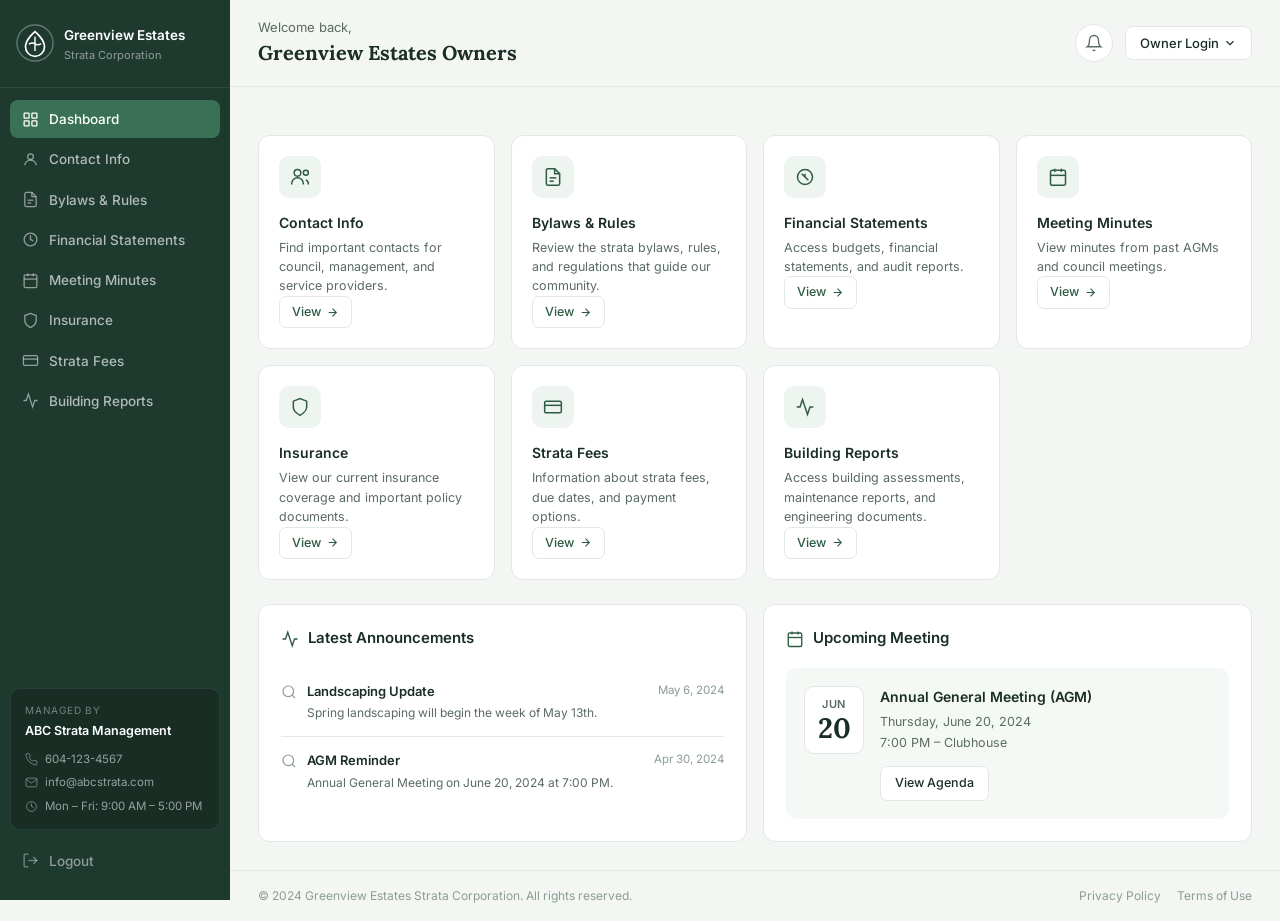
==== index.html @ c453573f "Update index.html Revert to Claude code" ====
<!DOCTYPE html>
<html lang="en">
<head>
  <meta charset="UTF-8" />
  <meta name="viewport" content="width=device-width, initial-scale=1.0" />
  <title>Greenview Estates – Strata Owner Portal</title>
  <link rel="stylesheet" href="style.css" />
  <link rel="preconnect" href="https://fonts.googleapis.com" />
  <link rel="preconnect" href="https://fonts.gstatic.com" crossorigin />
  <link href="https://fonts.googleapis.com/css2?family=Inter:wght@400;500;600&family=Lora:wght@600&display=swap" rel="stylesheet" />
</head>
<body>

  <!-- ── SIDEBAR ─────────────────────────────── -->
  <aside class="sidebar">
    <div class="sidebar-brand">
      <div class="brand-icon">
        <svg viewBox="0 0 40 40" fill="none" xmlns="http://www.w3.org/2000/svg">
          <circle cx="20" cy="20" r="19" stroke="rgba(255,255,255,0.3)" stroke-width="1.5"/>
          <path d="M20 8 C20 8 10 16 10 24 C10 29.5 14.5 34 20 34 C25.5 34 30 29.5 30 24 C30 16 20 8 20 8Z" stroke="white" stroke-width="1.8" fill="none"/>
          <path d="M20 14 L20 28 M14 21 C14 21 17 19 20 21 C23 23 26 21 26 21" stroke="white" stroke-width="1.5" stroke-linecap="round"/>
        </svg>
      </div>
      <div class="brand-text">
        <span class="brand-name">Greenview Estates</span>
        <span class="brand-sub">Strata Corporation</span>
      </div>
    </div>

    <nav class="sidebar-nav">
      <a href="#" class="nav-item active">
        <svg viewBox="0 0 24 24" fill="none" stroke="currentColor" stroke-width="1.8"><rect x="3" y="3" width="7" height="7" rx="1"/><rect x="14" y="3" width="7" height="7" rx="1"/><rect x="3" y="14" width="7" height="7" rx="1"/><rect x="14" y="14" width="7" height="7" rx="1"/></svg>
        Dashboard
      </a>
      <a href="#" class="nav-item">
        <svg viewBox="0 0 24 24" fill="none" stroke="currentColor" stroke-width="1.8"><circle cx="12" cy="8" r="4"/><path d="M4 20c0-4 3.6-7 8-7s8 3 8 7"/></svg>
        Contact Info
      </a>
      <a href="#" class="nav-item">
        <svg viewBox="0 0 24 24" fill="none" stroke="currentColor" stroke-width="1.8"><path d="M14 2H6a2 2 0 0 0-2 2v16a2 2 0 0 0 2 2h12a2 2 0 0 0 2-2V8z"/><polyline points="14 2 14 8 20 8"/><line x1="8" y1="13" x2="16" y2="13"/><line x1="8" y1="17" x2="13" y2="17"/></svg>
        Bylaws &amp; Rules
      </a>
      <a href="#" class="nav-item">
        <svg viewBox="0 0 24 24" fill="none" stroke="currentColor" stroke-width="1.8"><circle cx="12" cy="12" r="9"/><path d="M12 6v6l4 2"/></svg>
        Financial Statements
      </a>
      <a href="#" class="nav-item">
        <svg viewBox="0 0 24 24" fill="none" stroke="currentColor" stroke-width="1.8"><rect x="3" y="4" width="18" height="18" rx="2"/><line x1="16" y1="2" x2="16" y2="6"/><line x1="8" y1="2" x2="8" y2="6"/><line x1="3" y1="10" x2="21" y2="10"/></svg>
        Meeting Minutes
      </a>
      <a href="#" class="nav-item">
        <svg viewBox="0 0 24 24" fill="none" stroke="currentColor" stroke-width="1.8"><path d="M12 22s8-4 8-10V5l-8-3-8 3v7c0 6 8 10 8 10z"/></svg>
        Insurance
      </a>
      <a href="#" class="nav-item">
        <svg viewBox="0 0 24 24" fill="none" stroke="currentColor" stroke-width="1.8"><rect x="2" y="5" width="20" height="14" rx="2"/><line x1="2" y1="10" x2="22" y2="10"/></svg>
        Strata Fees
      </a>
      <a href="#" class="nav-item">
        <svg viewBox="0 0 24 24" fill="none" stroke="currentColor" stroke-width="1.8"><polyline points="22 12 18 12 15 21 9 3 6 12 2 12"/></svg>
        Building Reports
      </a>
    </nav>

    <div class="sidebar-manager">
      <p class="manager-label">Managed By</p>
      <p class="manager-name">ABC Strata Management</p>
      <div class="manager-contact">
        <span>
          <svg viewBox="0 0 24 24" fill="none" stroke="currentColor" stroke-width="1.8"><path d="M22 16.92v3a2 2 0 0 1-2.18 2 19.79 19.79 0 0 1-8.63-3.07A19.5 19.5 0 0 1 4.69 12 19.79 19.79 0 0 1 1.61 3.38 2 2 0 0 1 3.6 1.21h3a2 2 0 0 1 2 1.72c.127.96.361 1.903.7 2.81a2 2 0 0 1-.45 2.11L7.91 8.82a16 16 0 0 0 6.29 6.29l.98-.98a2 2 0 0 1 2.11-.45c.907.339 1.85.573 2.81.7A2 2 0 0 1 22 16.92z"/></svg>
          604-123-4567
        </span>
        <span>
          <svg viewBox="0 0 24 24" fill="none" stroke="currentColor" stroke-width="1.8"><path d="M4 4h16c1.1 0 2 .9 2 2v12c0 1.1-.9 2-2 2H4c-1.1 0-2-.9-2-2V6c0-1.1.9-2 2-2z"/><polyline points="22,6 12,13 2,6"/></svg>
          info@abcstrata.com
        </span>
        <span>
          <svg viewBox="0 0 24 24" fill="none" stroke="currentColor" stroke-width="1.8"><circle cx="12" cy="12" r="9"/><polyline points="12 6 12 12 16 14"/></svg>
          Mon – Fri: 9:00 AM – 5:00 PM
        </span>
      </div>
    </div>

    <a href="#" class="nav-item logout">
      <svg viewBox="0 0 24 24" fill="none" stroke="currentColor" stroke-width="1.8"><path d="M9 21H5a2 2 0 0 1-2-2V5a2 2 0 0 1 2-2h4"/><polyline points="16 17 21 12 16 7"/><line x1="21" y1="12" x2="9" y2="12"/></svg>
      Logout
    </a>
  </aside>

  <!-- ── MAIN CONTENT ───────────────────────── -->
  <main class="main">

    <!-- Top bar -->
    <header class="topbar">
      <div class="topbar-welcome">
        <p class="topbar-greeting">Welcome back,</p>
        <h1 class="topbar-title">Greenview Estates Owners</h1>
      </div>
      <div class="topbar-actions">
        <button class="icon-btn" aria-label="Notifications">
          <svg viewBox="0 0 24 24" fill="none" stroke="currentColor" stroke-width="1.8"><path d="M18 8A6 6 0 0 0 6 8c0 7-3 9-3 9h18s-3-2-3-9"/><path d="M13.73 21a2 2 0 0 1-3.46 0"/></svg>
        </button>
        <button class="owner-login-btn">
          Owner Login
          <svg viewBox="0 0 24 24" fill="none" stroke="currentColor" stroke-width="2"><polyline points="6 9 12 15 18 9"/></svg>
        </button>
      </div>
    </header>

    <!-- Hero -->
    <section class="hero">
      <div class="hero-overlay">
        <p class="hero-eyebrow">Welcome to</p>
        <h2 class="hero-title">Greenview Estates</h2>
        <p class="hero-sub">Your central hub for important updates, documents, and community information.</p>
      </div>
    </section>

    <!-- Cards grid -->
    <section class="cards-grid">

      <a href="#" class="card">
        <div class="card-icon">
          <svg viewBox="0 0 24 24" fill="none" stroke="currentColor" stroke-width="1.8"><circle cx="9" cy="7" r="4"/><path d="M2 21v-1a7 7 0 0 1 7-7h0a7 7 0 0 1 7 7v1"/><circle cx="19" cy="7" r="3"/><path d="M22 21v-1a5 5 0 0 0-3-4.6"/></svg>
        </div>
        <div class="card-body">
          <h3 class="card-title">Contact Info</h3>
          <p class="card-desc">Find important contacts for council, management, and service providers.</p>
          <span class="card-link">View <svg viewBox="0 0 24 24" fill="none" stroke="currentColor" stroke-width="2"><line x1="5" y1="12" x2="19" y2="12"/><polyline points="12 5 19 12 12 19"/></svg></span>
        </div>
      </a>

      <a href="#" class="card">
        <div class="card-icon">
          <svg viewBox="0 0 24 24" fill="none" stroke="currentColor" stroke-width="1.8"><path d="M14 2H6a2 2 0 0 0-2 2v16a2 2 0 0 0 2 2h12a2 2 0 0 0 2-2V8z"/><polyline points="14 2 14 8 20 8"/><line x1="8" y1="13" x2="16" y2="13"/><line x1="8" y1="17" x2="13" y2="17"/></svg>
        </div>
        <div class="card-body">
          <h3 class="card-title">Bylaws &amp; Rules</h3>
          <p class="card-desc">Review the strata bylaws, rules, and regulations that guide our community.</p>
          <span class="card-link">View <svg viewBox="0 0 24 24" fill="none" stroke="currentColor" stroke-width="2"><line x1="5" y1="12" x2="19" y2="12"/><polyline points="12 5 19 12 12 19"/></svg></span>
        </div>
      </a>

      <a href="#" class="card">
        <div class="card-icon">
          <svg viewBox="0 0 24 24" fill="none" stroke="currentColor" stroke-width="1.8"><circle cx="12" cy="12" r="9"/><line x1="12" y1="8" x2="12" y2="12"/><line x1="12" y1="16" x2="12.01" y2="16"/><path d="M9 12h.01M15 12h.01"/><line x1="8" y1="8" x2="16" y2="16"/></svg>
        </div>
        <div class="card-body">
          <h3 class="card-title">Financial Statements</h3>
          <p class="card-desc">Access budgets, financial statements, and audit reports.</p>
          <span class="card-link">View <svg viewBox="0 0 24 24" fill="none" stroke="currentColor" stroke-width="2"><line x1="5" y1="12" x2="19" y2="12"/><polyline points="12 5 19 12 12 19"/></svg></span>
        </div>
      </a>

      <a href="#" class="card">
        <div class="card-icon">
          <svg viewBox="0 0 24 24" fill="none" stroke="currentColor" stroke-width="1.8"><rect x="3" y="4" width="18" height="18" rx="2"/><line x1="16" y1="2" x2="16" y2="6"/><line x1="8" y1="2" x2="8" y2="6"/><line x1="3" y1="10" x2="21" y2="10"/></svg>
        </div>
        <div class="card-body">
          <h3 class="card-title">Meeting Minutes</h3>
          <p class="card-desc">View minutes from past AGMs and council meetings.</p>
          <span class="card-link">View <svg viewBox="0 0 24 24" fill="none" stroke="currentColor" stroke-width="2"><line x1="5" y1="12" x2="19" y2="12"/><polyline points="12 5 19 12 12 19"/></svg></span>
        </div>
      </a>

      <a href="#" class="card">
        <div class="card-icon">
          <svg viewBox="0 0 24 24" fill="none" stroke="currentColor" stroke-width="1.8"><path d="M12 22s8-4 8-10V5l-8-3-8 3v7c0 6 8 10 8 10z"/></svg>
        </div>
        <div class="card-body">
          <h3 class="card-title">Insurance</h3>
          <p class="card-desc">View our current insurance coverage and important policy documents.</p>
          <span class="card-link">View <svg viewBox="0 0 24 24" fill="none" stroke="currentColor" stroke-width="2"><line x1="5" y1="12" x2="19" y2="12"/><polyline points="12 5 19 12 12 19"/></svg></span>
        </div>
      </a>

      <a href="#" class="card">
        <div class="card-icon">
          <svg viewBox="0 0 24 24" fill="none" stroke="currentColor" stroke-width="1.8"><rect x="2" y="5" width="20" height="14" rx="2"/><line x1="2" y1="10" x2="22" y2="10"/></svg>
        </div>
        <div class="card-body">
          <h3 class="card-title">Strata Fees</h3>
          <p class="card-desc">Information about strata fees, due dates, and payment options.</p>
          <span class="card-link">View <svg viewBox="0 0 24 24" fill="none" stroke="currentColor" stroke-width="2"><line x1="5" y1="12" x2="19" y2="12"/><polyline points="12 5 19 12 12 19"/></svg></span>
        </div>
      </a>

      <a href="#" class="card">
        <div class="card-icon">
          <svg viewBox="0 0 24 24" fill="none" stroke="currentColor" stroke-width="1.8"><polyline points="22 12 18 12 15 21 9 3 6 12 2 12"/></svg>
        </div>
        <div class="card-body">
          <h3 class="card-title">Building Reports</h3>
          <p class="card-desc">Access building assessments, maintenance reports, and engineering documents.</p>
          <span class="card-link">View <svg viewBox="0 0 24 24" fill="none" stroke="currentColor" stroke-width="2"><line x1="5" y1="12" x2="19" y2="12"/><polyline points="12 5 19 12 12 19"/></svg></span>
        </div>
      </a>

    </section>

    <!-- Bottom panels -->
    <section class="panels">

      <div class="panel announcements">
        <div class="panel-header">
          <svg viewBox="0 0 24 24" fill="none" stroke="currentColor" stroke-width="1.8"><path d="M22 12h-4l-3 9L9 3l-3 9H2"/></svg>
          <h2>Latest Announcements</h2>
        </div>
        <ul class="announcement-list">
          <li class="announcement-item">
            <div class="announcement-left">
              <svg viewBox="0 0 24 24" fill="none" stroke="currentColor" stroke-width="1.8"><circle cx="11" cy="11" r="8"/><line x1="21" y1="21" x2="16.65" y2="16.65"/></svg>
              <div>
                <p class="announcement-title">Landscaping Update</p>
                <p class="announcement-desc">Spring landscaping will begin the week of May 13th.</p>
              </div>
            </div>
            <span class="announcement-date">May 6, 2024</span>
          </li>
          <li class="announcement-item">
            <div class="announcement-left">
              <svg viewBox="0 0 24 24" fill="none" stroke="currentColor" stroke-width="1.8"><circle cx="11" cy="11" r="8"/><line x1="21" y1="21" x2="16.65" y2="16.65"/></svg>
              <div>
                <p class="announcement-title">AGM Reminder</p>
                <p class="announcement-desc">Annual General Meeting on June 20, 2024 at 7:00 PM.</p>
              </div>
            </div>
            <span class="announcement-date">Apr 30, 2024</span>
          </li>
        </ul>
      </div>

      <div class="panel meeting">
        <div class="panel-header">
          <svg viewBox="0 0 24 24" fill="none" stroke="currentColor" stroke-width="1.8"><rect x="3" y="4" width="18" height="18" rx="2"/><line x1="16" y1="2" x2="16" y2="6"/><line x1="8" y1="2" x2="8" y2="6"/><line x1="3" y1="10" x2="21" y2="10"/></svg>
          <h2>Upcoming Meeting</h2>
        </div>
        <div class="meeting-card">
          <div class="meeting-date-block">
            <span class="meeting-month">JUN</span>
            <span class="meeting-day">20</span>
          </div>
          <div class="meeting-details">
            <p class="meeting-name">Annual General Meeting (AGM)</p>
            <p class="meeting-info">Thursday, June 20, 2024</p>
            <p class="meeting-info">7:00 PM – Clubhouse</p>
            <a href="#" class="agenda-btn">View Agenda</a>
          </div>
        </div>
      </div>

    </section>

    <!-- Footer -->
    <footer class="footer">
      <p>© 2024 Greenview Estates Strata Corporation. All rights reserved.</p>
      <div class="footer-links">
        <a href="#">Privacy Policy</a>
        <a href="#">Terms of Use</a>
      </div>
    </footer>

  </main>

</body>
</html>
---- style.css ----
/* ── RESET & BASE ───────────────────────────── */
*, *::before, *::after { box-sizing: border-box; margin: 0; padding: 0; }

:root {
  --green-900: #1e3a2f;
  --green-800: #254736;
  --green-700: #2e5c43;
  --green-active: #3a7055;
  --green-accent: #4a8c6a;
  --text-primary: #1a2e25;
  --text-secondary: #5a6b62;
  --text-muted: #8a9e94;
  --bg-page: #f4f6f4;
  --bg-card: #ffffff;
  --border: #e2e8e4;
  --white: #ffffff;
  --sidebar-width: 230px;
  --font-body: 'Inter', sans-serif;
  --font-display: 'Lora', serif;
}

html, body {
  height: 100%;
  font-family: var(--font-body);
  background: var(--bg-page);
  color: var(--text-primary);
  font-size: 14px;
  line-height: 1.5;
}

a { text-decoration: none; color: inherit; }
button { cursor: pointer; font-family: inherit; }

/* ── LAYOUT ─────────────────────────────────── */
body { display: flex; min-height: 100vh; }

/* ── SIDEBAR ─────────────────────────────────── */
.sidebar {
  width: var(--sidebar-width);
  min-height: 100vh;
  background: var(--green-900);
  display: flex;
  flex-direction: column;
  position: fixed;
  top: 0; left: 0; bottom: 0;
  overflow-y: auto;
  z-index: 100;
}

.sidebar-brand {
  display: flex;
  align-items: center;
  gap: 10px;
  padding: 24px 16px 20px;
  border-bottom: 1px solid rgba(255,255,255,0.08);
}

.brand-icon svg {
  width: 38px;
  height: 38px;
  flex-shrink: 0;
}

.brand-text {
  display: flex;
  flex-direction: column;
}

.brand-name {
  color: var(--white);
  font-size: 13.5px;
  font-weight: 600;
  line-height: 1.3;
}

.brand-sub {
  color: rgba(255,255,255,0.5);
  font-size: 11px;
  margin-top: 2px;
}

/* ── NAV ─────────────────────────────────────── */
.sidebar-nav {
  padding: 12px 10px;
  flex: 1;
}

.nav-item {
  display: flex;
  align-items: center;
  gap: 10px;
  padding: 9px 12px;
  border-radius: 8px;
  color: rgba(255,255,255,0.65);
  font-size: 13.5px;
  font-weight: 500;
  transition: background 0.15s, color 0.15s;
  margin-bottom: 2px;
}

.nav-item svg {
  width: 17px;
  height: 17px;
  flex-shrink: 0;
  opacity: 0.8;
}

.nav-item:hover {
  background: rgba(255,255,255,0.07);
  color: var(--white);
}

.nav-item.active {
  background: var(--green-active);
  color: var(--white);
}

.nav-item.active svg { opacity: 1; }

/* ── SIDEBAR MANAGER ─────────────────────────── */
.sidebar-manager {
  margin: 12px 10px;
  padding: 14px;
  background: rgba(0,0,0,0.2);
  border-radius: 10px;
  border: 1px solid rgba(255,255,255,0.07);
}

.manager-label {
  font-size: 10px;
  text-transform: uppercase;
  letter-spacing: 0.08em;
  color: rgba(255,255,255,0.4);
  margin-bottom: 4px;
}

.manager-name {
  color: var(--white);
  font-weight: 600;
  font-size: 12.5px;
  margin-bottom: 10px;
}

.manager-contact {
  display: flex;
  flex-direction: column;
  gap: 6px;
}

.manager-contact span {
  display: flex;
  align-items: center;
  gap: 7px;
  color: rgba(255,255,255,0.55);
  font-size: 11.5px;
}

.manager-contact svg {
  width: 13px;
  height: 13px;
  flex-shrink: 0;
  opacity: 0.7;
}

/* Logout */
.logout {
  margin: 0 10px 20px;
  color: rgba(255,255,255,0.5) !important;
}

.logout:hover {
  background: rgba(255,255,255,0.06) !important;
  color: rgba(255,255,255,0.75) !important;
}

/* ── MAIN ────────────────────────────────────── */
.main {
  margin-left: var(--sidebar-width);
  flex: 1;
  display: flex;
  flex-direction: column;
  min-height: 100vh;
}

/* ── TOP BAR ─────────────────────────────────── */
.topbar {
  display: flex;
  align-items: center;
  justify-content: space-between;
  padding: 18px 28px;
  background: var(--bg-page);
  border-bottom: 1px solid var(--border);
}

.topbar-greeting {
  font-size: 13px;
  color: var(--text-secondary);
}

.topbar-title {
  font-size: 20px;
  font-weight: 700;
  color: var(--text-primary);
  font-family: var(--font-display);
}

.topbar-actions {
  display: flex;
  align-items: center;
  gap: 12px;
}

.icon-btn {
  width: 38px;
  height: 38px;
  border-radius: 50%;
  background: var(--white);
  border: 1px solid var(--border);
  display: flex;
  align-items: center;
  justify-content: center;
  transition: background 0.15s;
}

.icon-btn svg {
  width: 18px;
  height: 18px;
  stroke: var(--text-secondary);
}

.icon-btn:hover { background: var(--border); }

.owner-login-btn {
  display: flex;
  align-items: center;
  gap: 4px;
  padding: 8px 14px;
  border-radius: 8px;
  background: var(--white);
  border: 1px solid var(--border);
  font-size: 13px;
  font-weight: 500;
  color: var(--text-primary);
  transition: background 0.15s;
}

.owner-login-btn svg {
  width: 14px;
  height: 14px;
}

.owner-login-btn:hover { background: var(--border); }

/* ── HERO ────────────────────────────────────── */
.hero {
  margin: 24px 28px 0;
  height: 240px;
  border-radius: 14px;
  overflow: hidden;
  position: relative;
  /* Gradient placeholder — swap in your own image below */
  background:
  /*  linear-gradient(135deg, #1e3a2f 0%, #3a7055 60%, #5a9e7a 100%);
  /* To use a real photo: */
background-image: url('Hero.jpg');
background-size: cover;
background-position: center;
}

.hero::before {
  content: '';
  position: absolute;
  inset: 0;
  background: linear-gradient(
    to right,
    rgba(20, 40, 28, 0.82) 0%,
    rgba(20, 40, 28, 0.45) 55%,
    rgba(20, 40, 28, 0.10) 100%
  );
}

.hero-overlay {
  position: absolute;
  bottom: 36px;
  left: 36px;
  max-width: 420px;
}

.hero-eyebrow {
  color: rgba(255,255,255,0.75);
  font-size: 14px;
  font-weight: 400;
  margin-bottom: 4px;
}

.hero-title {
  font-family: var(--font-display);
  font-size: 32px;
  font-weight: 600;
  color: var(--white);
  line-height: 1.2;
  margin-bottom: 10px;
}

.hero-sub {
  color: rgba(255,255,255,0.75);
  font-size: 13.5px;
  line-height: 1.6;
}

/* ── CARDS GRID ──────────────────────────────── */
.cards-grid {
  display: grid;
  grid-template-columns: repeat(4, 1fr);
  gap: 16px;
  padding: 24px 28px;
}

.card {
  background: var(--bg-card);
  border: 1px solid var(--border);
  border-radius: 12px;
  padding: 20px;
  display: flex;
  flex-direction: column;
  gap: 14px;
  transition: box-shadow 0.2s, transform 0.2s;
}

.card:hover {
  box-shadow: 0 4px 16px rgba(30,58,47,0.10);
  transform: translateY(-2px);
}

.card-icon {
  width: 42px;
  height: 42px;
  background: #eef4f0;
  border-radius: 10px;
  display: flex;
  align-items: center;
  justify-content: center;
}

.card-icon svg {
  width: 20px;
  height: 20px;
  stroke: var(--green-700);
}

.card-title {
  font-size: 14px;
  font-weight: 600;
  color: var(--text-primary);
  margin-bottom: 5px;
}

.card-desc {
  font-size: 12.5px;
  color: var(--text-secondary);
  line-height: 1.55;
}

.card-link {
  display: inline-flex;
  align-items: center;
  gap: 5px;
  font-size: 12.5px;
  font-weight: 500;
  color: var(--green-700);
  margin-top: auto;
  padding: 6px 12px;
  border: 1px solid var(--border);
  border-radius: 7px;
  width: fit-content;
  transition: background 0.15s, border-color 0.15s;
}

.card-link svg {
  width: 13px;
  height: 13px;
}

.card:hover .card-link {
  background: #eef4f0;
  border-color: #c5daca;
}

/* ── PANELS ──────────────────────────────────── */
.panels {
  display: grid;
  grid-template-columns: 1fr 1fr;
  gap: 16px;
  padding: 0 28px 28px;
}

.panel {
  background: var(--bg-card);
  border: 1px solid var(--border);
  border-radius: 12px;
  padding: 22px;
}

.panel-header {
  display: flex;
  align-items: center;
  gap: 9px;
  margin-bottom: 18px;
}

.panel-header svg {
  width: 18px;
  height: 18px;
  stroke: var(--green-700);
}

.panel-header h2 {
  font-size: 15px;
  font-weight: 600;
  color: var(--text-primary);
}

/* Announcements */
.announcement-list {
  list-style: none;
  display: flex;
  flex-direction: column;
  gap: 0;
}

.announcement-item {
  display: flex;
  align-items: flex-start;
  justify-content: space-between;
  gap: 12px;
  padding: 14px 0;
  border-bottom: 1px solid var(--border);
}

.announcement-item:last-child { border-bottom: none; }

.announcement-left {
  display: flex;
  align-items: flex-start;
  gap: 10px;
}

.announcement-left svg {
  width: 16px;
  height: 16px;
  stroke: var(--text-muted);
  flex-shrink: 0;
  margin-top: 2px;
}

.announcement-title {
  font-weight: 600;
  font-size: 13px;
  color: var(--text-primary);
  margin-bottom: 3px;
}

.announcement-desc {
  font-size: 12px;
  color: var(--text-secondary);
}

.announcement-date {
  font-size: 11.5px;
  color: var(--text-muted);
  white-space: nowrap;
  flex-shrink: 0;
}

/* Meeting panel */
.meeting-card {
  display: flex;
  align-items: flex-start;
  gap: 16px;
  background: #f5f9f6;
  border-radius: 10px;
  padding: 18px;
}

.meeting-date-block {
  display: flex;
  flex-direction: column;
  align-items: center;
  justify-content: center;
  width: 60px;
  height: 68px;
  background: var(--white);
  border: 1px solid var(--border);
  border-radius: 10px;
  flex-shrink: 0;
}

.meeting-month {
  font-size: 11px;
  font-weight: 600;
  color: var(--text-secondary);
  letter-spacing: 0.06em;
}

.meeting-day {
  font-size: 28px;
  font-weight: 700;
  color: var(--text-primary);
  line-height: 1.1;
  font-family: var(--font-display);
}

.meeting-name {
  font-size: 14px;
  font-weight: 600;
  color: var(--text-primary);
  margin-bottom: 6px;
}

.meeting-info {
  font-size: 12.5px;
  color: var(--text-secondary);
  margin-bottom: 2px;
}

.agenda-btn {
  display: inline-block;
  margin-top: 12px;
  padding: 7px 14px;
  background: var(--white);
  border: 1px solid var(--border);
  border-radius: 7px;
  font-size: 12.5px;
  font-weight: 500;
  color: var(--text-primary);
  transition: background 0.15s, border-color 0.15s;
}

.agenda-btn:hover {
  background: #eef4f0;
  border-color: #c5daca;
}

/* ── FOOTER ──────────────────────────────────── */
.footer {
  margin-top: auto;
  padding: 16px 28px;
  border-top: 1px solid var(--border);
  display: flex;
  justify-content: space-between;
  align-items: center;
  font-size: 12px;
  color: var(--text-muted);
}

.footer-links {
  display: flex;
  gap: 16px;
}

.footer-links a {
  color: var(--text-muted);
  transition: color 0.15s;
}

.footer-links a:hover { color: var(--text-primary); }

/* ── RESPONSIVE ──────────────────────────────── */
@media (max-width: 1100px) {
  .cards-grid { grid-template-columns: repeat(2, 1fr); }
}

@media (max-width: 768px) {
  :root { --sidebar-width: 0px; }
  .sidebar { display: none; }
  .main { margin-left: 0; }
  .cards-grid { grid-template-columns: 1fr; padding: 16px; }
  .panels { grid-template-columns: 1fr; padding: 0 16px 16px; }
  .hero { margin: 16px 16px 0; height: 180px; }
  .topbar { padding: 14px 16px; }
}
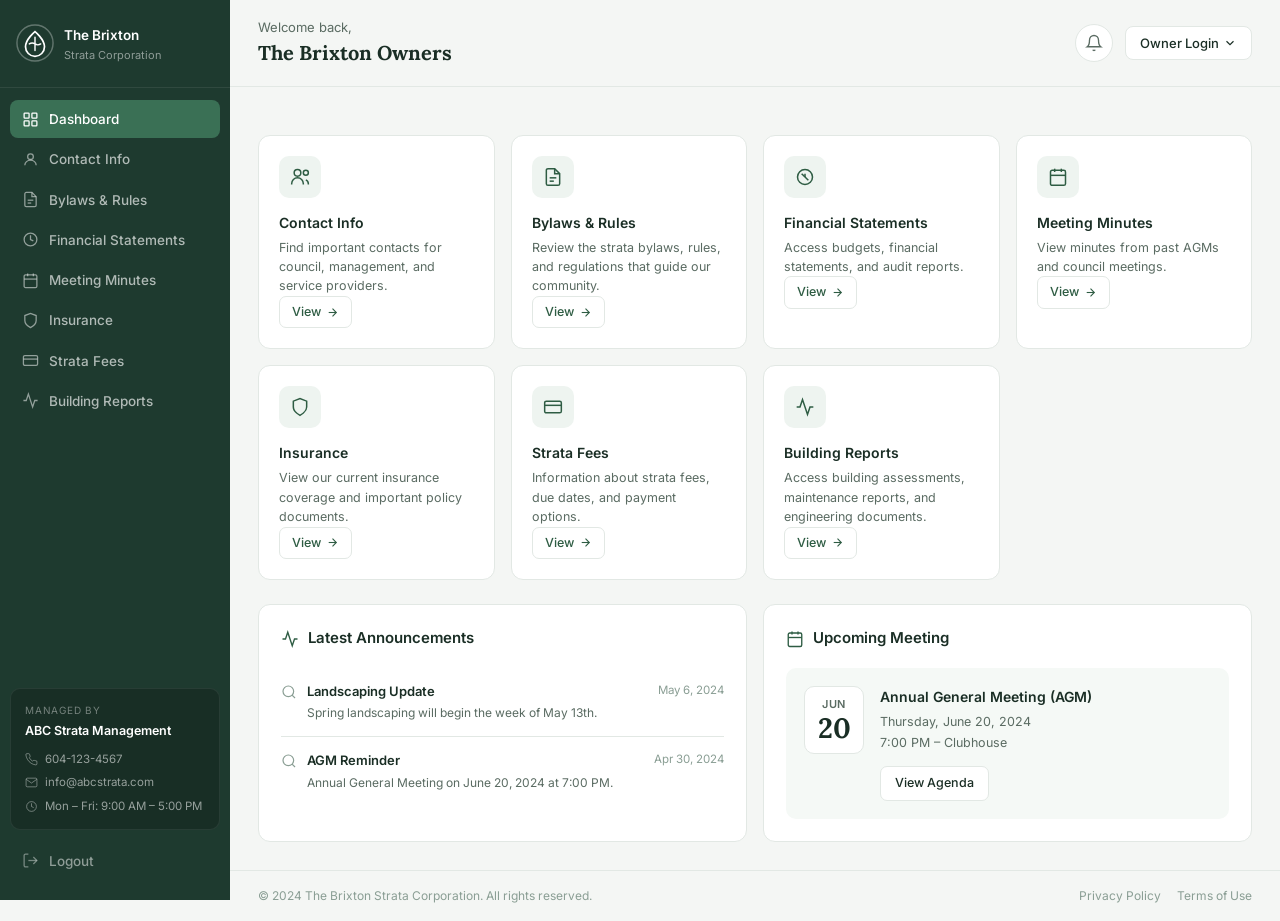
==== commit a93dad72: "Change site title and branding from Greenview to The Brixton" ====
--- a/index.html
+++ b/index.html
@@ -3,7 +3,7 @@
 <head>
   <meta charset="UTF-8" />
   <meta name="viewport" content="width=device-width, initial-scale=1.0" />
-  <title>Greenview Estates – Strata Owner Portal</title>
+  <title>The Brixton – Strata Owner Portal</title>
   <link rel="stylesheet" href="style.css" />
   <link rel="preconnect" href="https://fonts.googleapis.com" />
   <link rel="preconnect" href="https://fonts.gstatic.com" crossorigin />
@@ -22,41 +22,41 @@
         </svg>
       </div>
       <div class="brand-text">
-        <span class="brand-name">Greenview Estates</span>
+        <span class="brand-name">The Brixton</span>
         <span class="brand-sub">Strata Corporation</span>
       </div>
     </div>
 
     <nav class="sidebar-nav">
-      <a href="#" class="nav-item active">
+      <a href="index.html" class="nav-item active">
         <svg viewBox="0 0 24 24" fill="none" stroke="currentColor" stroke-width="1.8"><rect x="3" y="3" width="7" height="7" rx="1"/><rect x="14" y="3" width="7" height="7" rx="1"/><rect x="3" y="14" width="7" height="7" rx="1"/><rect x="14" y="14" width="7" height="7" rx="1"/></svg>
         Dashboard
       </a>
-      <a href="#" class="nav-item">
+      <a href="contact.html" class="nav-item">
         <svg viewBox="0 0 24 24" fill="none" stroke="currentColor" stroke-width="1.8"><circle cx="12" cy="8" r="4"/><path d="M4 20c0-4 3.6-7 8-7s8 3 8 7"/></svg>
         Contact Info
       </a>
-      <a href="#" class="nav-item">
+      <a href="bylaws.html" class="nav-item">
         <svg viewBox="0 0 24 24" fill="none" stroke="currentColor" stroke-width="1.8"><path d="M14 2H6a2 2 0 0 0-2 2v16a2 2 0 0 0 2 2h12a2 2 0 0 0 2-2V8z"/><polyline points="14 2 14 8 20 8"/><line x1="8" y1="13" x2="16" y2="13"/><line x1="8" y1="17" x2="13" y2="17"/></svg>
         Bylaws &amp; Rules
       </a>
-      <a href="#" class="nav-item">
+      <a href="financials.html" class="nav-item">
         <svg viewBox="0 0 24 24" fill="none" stroke="currentColor" stroke-width="1.8"><circle cx="12" cy="12" r="9"/><path d="M12 6v6l4 2"/></svg>
         Financial Statements
       </a>
-      <a href="#" class="nav-item">
+      <a href="minutes.html" class="nav-item">
         <svg viewBox="0 0 24 24" fill="none" stroke="currentColor" stroke-width="1.8"><rect x="3" y="4" width="18" height="18" rx="2"/><line x1="16" y1="2" x2="16" y2="6"/><line x1="8" y1="2" x2="8" y2="6"/><line x1="3" y1="10" x2="21" y2="10"/></svg>
         Meeting Minutes
       </a>
-      <a href="#" class="nav-item">
+      <a href="insurance.html" class="nav-item">
         <svg viewBox="0 0 24 24" fill="none" stroke="currentColor" stroke-width="1.8"><path d="M12 22s8-4 8-10V5l-8-3-8 3v7c0 6 8 10 8 10z"/></svg>
         Insurance
       </a>
-      <a href="#" class="nav-item">
+      <a href="strata.html" class="nav-item">
         <svg viewBox="0 0 24 24" fill="none" stroke="currentColor" stroke-width="1.8"><rect x="2" y="5" width="20" height="14" rx="2"/><line x1="2" y1="10" x2="22" y2="10"/></svg>
         Strata Fees
       </a>
-      <a href="#" class="nav-item">
+      <a href="reports.html" class="nav-item">
         <svg viewBox="0 0 24 24" fill="none" stroke="currentColor" stroke-width="1.8"><polyline points="22 12 18 12 15 21 9 3 6 12 2 12"/></svg>
         Building Reports
       </a>
@@ -94,7 +94,7 @@
     <header class="topbar">
       <div class="topbar-welcome">
         <p class="topbar-greeting">Welcome back,</p>
-        <h1 class="topbar-title">Greenview Estates Owners</h1>
+        <h1 class="topbar-title">The Brixton Owners</h1>
       </div>
       <div class="topbar-actions">
         <button class="icon-btn" aria-label="Notifications">
@@ -111,7 +111,7 @@
     <section class="hero">
       <div class="hero-overlay">
         <p class="hero-eyebrow">Welcome to</p>
-        <h2 class="hero-title">Greenview Estates</h2>
+        <h2 class="hero-title">The Brixton</h2>
         <p class="hero-sub">Your central hub for important updates, documents, and community information.</p>
       </div>
     </section>
@@ -119,7 +119,7 @@
     <!-- Cards grid -->
     <section class="cards-grid">
 
-      <a href="#" class="card">
+      <a href="contact.html" class="card">
         <div class="card-icon">
           <svg viewBox="0 0 24 24" fill="none" stroke="currentColor" stroke-width="1.8"><circle cx="9" cy="7" r="4"/><path d="M2 21v-1a7 7 0 0 1 7-7h0a7 7 0 0 1 7 7v1"/><circle cx="19" cy="7" r="3"/><path d="M22 21v-1a5 5 0 0 0-3-4.6"/></svg>
         </div>
@@ -130,7 +130,7 @@
         </div>
       </a>
 
-      <a href="#" class="card">
+      <a href="bylaws.html" class="card">
         <div class="card-icon">
           <svg viewBox="0 0 24 24" fill="none" stroke="currentColor" stroke-width="1.8"><path d="M14 2H6a2 2 0 0 0-2 2v16a2 2 0 0 0 2 2h12a2 2 0 0 0 2-2V8z"/><polyline points="14 2 14 8 20 8"/><line x1="8" y1="13" x2="16" y2="13"/><line x1="8" y1="17" x2="13" y2="17"/></svg>
         </div>
@@ -141,7 +141,7 @@
         </div>
       </a>
 
-      <a href="#" class="card">
+      <a href="financials.html" class="card">
         <div class="card-icon">
           <svg viewBox="0 0 24 24" fill="none" stroke="currentColor" stroke-width="1.8"><circle cx="12" cy="12" r="9"/><line x1="12" y1="8" x2="12" y2="12"/><line x1="12" y1="16" x2="12.01" y2="16"/><path d="M9 12h.01M15 12h.01"/><line x1="8" y1="8" x2="16" y2="16"/></svg>
         </div>
@@ -152,7 +152,7 @@
         </div>
       </a>
 
-      <a href="#" class="card">
+      <a href="minutes.html" class="card">
         <div class="card-icon">
           <svg viewBox="0 0 24 24" fill="none" stroke="currentColor" stroke-width="1.8"><rect x="3" y="4" width="18" height="18" rx="2"/><line x1="16" y1="2" x2="16" y2="6"/><line x1="8" y1="2" x2="8" y2="6"/><line x1="3" y1="10" x2="21" y2="10"/></svg>
         </div>
@@ -163,7 +163,7 @@
         </div>
       </a>
 
-      <a href="#" class="card">
+      <a href="insurance.html" class="card">
         <div class="card-icon">
           <svg viewBox="0 0 24 24" fill="none" stroke="currentColor" stroke-width="1.8"><path d="M12 22s8-4 8-10V5l-8-3-8 3v7c0 6 8 10 8 10z"/></svg>
         </div>
@@ -174,7 +174,7 @@
         </div>
       </a>
 
-      <a href="#" class="card">
+      <a href="strata.html" class="card">
         <div class="card-icon">
           <svg viewBox="0 0 24 24" fill="none" stroke="currentColor" stroke-width="1.8"><rect x="2" y="5" width="20" height="14" rx="2"/><line x1="2" y1="10" x2="22" y2="10"/></svg>
         </div>
@@ -185,7 +185,7 @@
         </div>
       </a>
 
-      <a href="#" class="card">
+      <a href="reports.html" class="card">
         <div class="card-icon">
           <svg viewBox="0 0 24 24" fill="none" stroke="currentColor" stroke-width="1.8"><polyline points="22 12 18 12 15 21 9 3 6 12 2 12"/></svg>
         </div>
@@ -253,7 +253,7 @@
 
     <!-- Footer -->
     <footer class="footer">
-      <p>© 2024 Greenview Estates Strata Corporation. All rights reserved.</p>
+      <p>© 2024 The Brixton Strata Corporation. All rights reserved.</p>
       <div class="footer-links">
         <a href="#">Privacy Policy</a>
         <a href="#">Terms of Use</a>
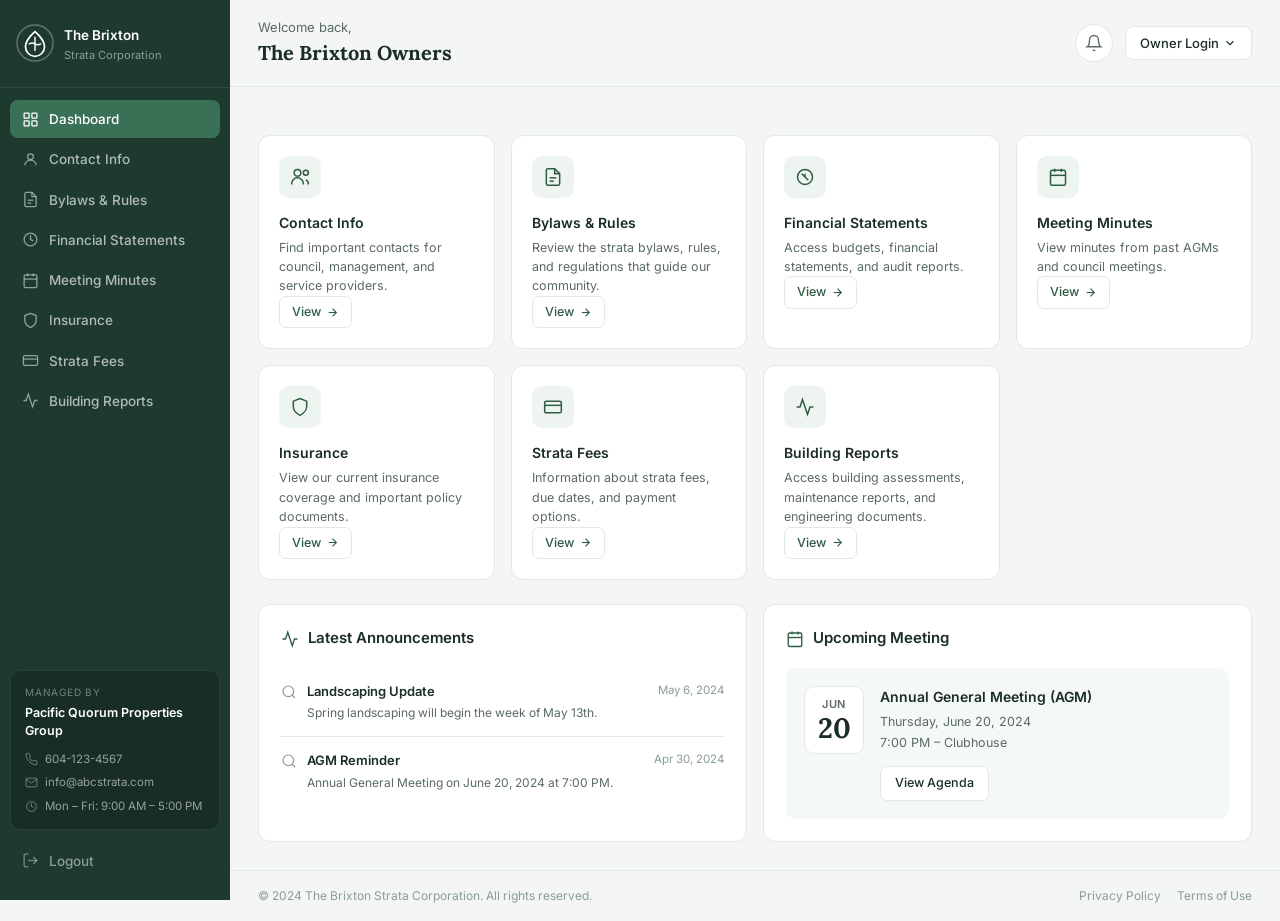
==== commit cf86af54: "Update property management company name" ====
--- a/index.html
+++ b/index.html
@@ -64,7 +64,7 @@
 
     <div class="sidebar-manager">
       <p class="manager-label">Managed By</p>
-      <p class="manager-name">ABC Strata Management</p>
+      <p class="manager-name">Pacific Quorum Properties Group</p>
       <div class="manager-contact">
         <span>
           <svg viewBox="0 0 24 24" fill="none" stroke="currentColor" stroke-width="1.8"><path d="M22 16.92v3a2 2 0 0 1-2.18 2 19.79 19.79 0 0 1-8.63-3.07A19.5 19.5 0 0 1 4.69 12 19.79 19.79 0 0 1 1.61 3.38 2 2 0 0 1 3.6 1.21h3a2 2 0 0 1 2 1.72c.127.96.361 1.903.7 2.81a2 2 0 0 1-.45 2.11L7.91 8.82a16 16 0 0 0 6.29 6.29l.98-.98a2 2 0 0 1 2.11-.45c.907.339 1.85.573 2.81.7A2 2 0 0 1 22 16.92z"/></svg>
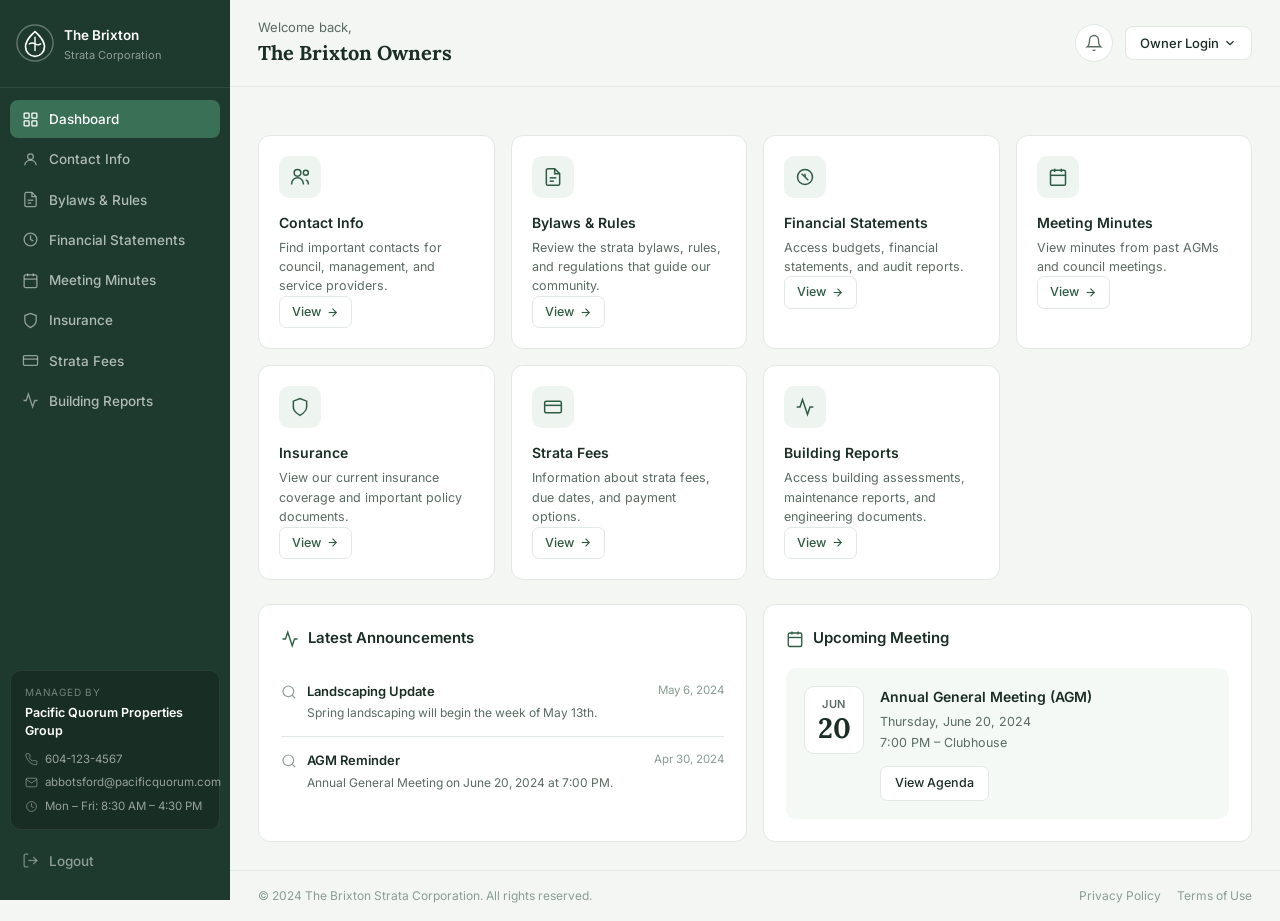
==== commit c91f47d5: "Update contact email and business hours" ====
--- a/index.html
+++ b/index.html
@@ -72,11 +72,11 @@
         </span>
         <span>
           <svg viewBox="0 0 24 24" fill="none" stroke="currentColor" stroke-width="1.8"><path d="M4 4h16c1.1 0 2 .9 2 2v12c0 1.1-.9 2-2 2H4c-1.1 0-2-.9-2-2V6c0-1.1.9-2 2-2z"/><polyline points="22,6 12,13 2,6"/></svg>
-          info@abcstrata.com
+          abbotsford@pacificquorum.com
         </span>
         <span>
           <svg viewBox="0 0 24 24" fill="none" stroke="currentColor" stroke-width="1.8"><circle cx="12" cy="12" r="9"/><polyline points="12 6 12 12 16 14"/></svg>
-          Mon – Fri: 9:00 AM – 5:00 PM
+          Mon – Fri: 8:30 AM – 4:30 PM
         </span>
       </div>
     </div>
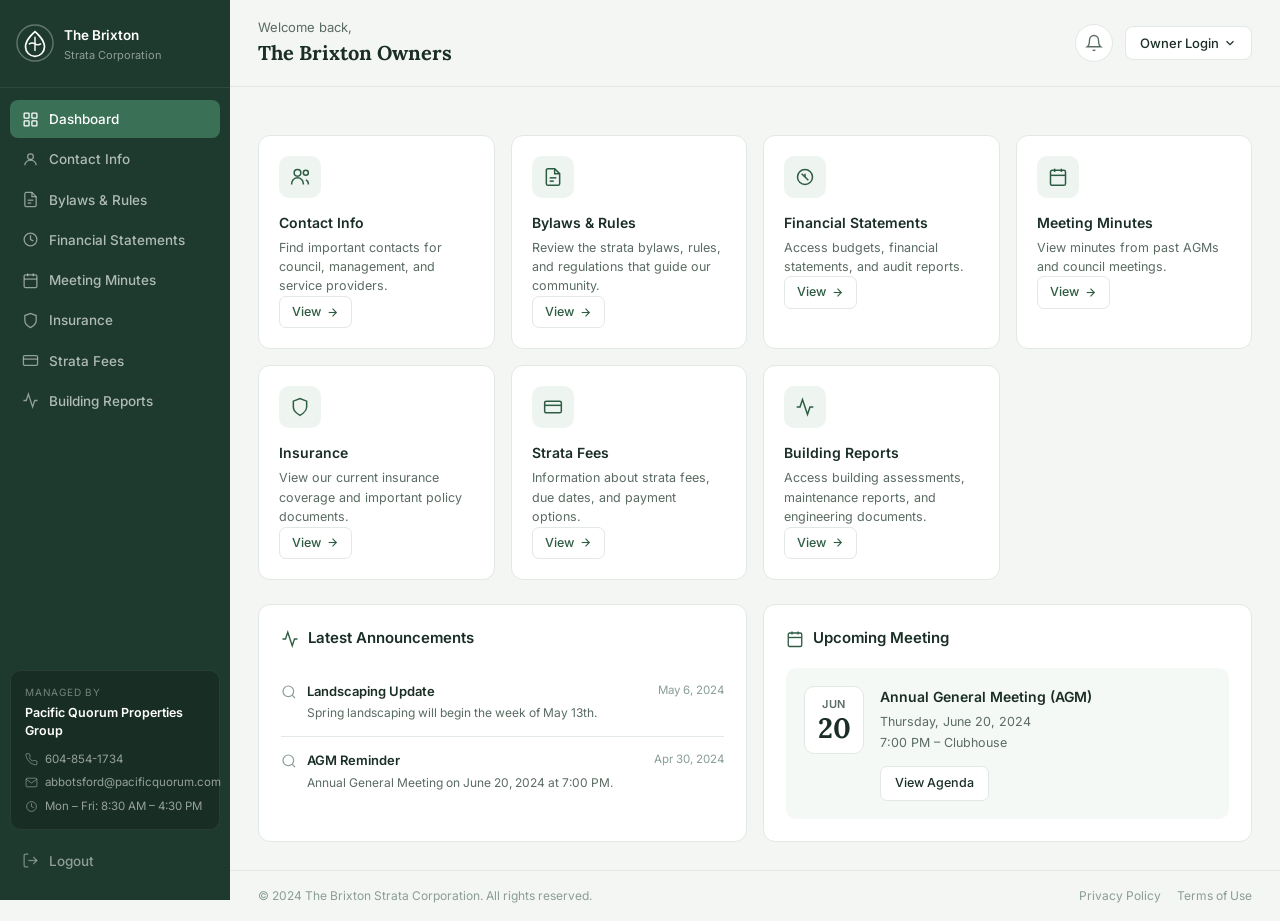
==== commit b6e956d1: "Change contact phone number in index.html Updated the contact phone number for Pacific Quorum Proper" ====
--- a/index.html
+++ b/index.html
@@ -68,7 +68,7 @@
       <div class="manager-contact">
         <span>
           <svg viewBox="0 0 24 24" fill="none" stroke="currentColor" stroke-width="1.8"><path d="M22 16.92v3a2 2 0 0 1-2.18 2 19.79 19.79 0 0 1-8.63-3.07A19.5 19.5 0 0 1 4.69 12 19.79 19.79 0 0 1 1.61 3.38 2 2 0 0 1 3.6 1.21h3a2 2 0 0 1 2 1.72c.127.96.361 1.903.7 2.81a2 2 0 0 1-.45 2.11L7.91 8.82a16 16 0 0 0 6.29 6.29l.98-.98a2 2 0 0 1 2.11-.45c.907.339 1.85.573 2.81.7A2 2 0 0 1 22 16.92z"/></svg>
-          604-123-4567
+          604-854-1734
         </span>
         <span>
           <svg viewBox="0 0 24 24" fill="none" stroke="currentColor" stroke-width="1.8"><path d="M4 4h16c1.1 0 2 .9 2 2v12c0 1.1-.9 2-2 2H4c-1.1 0-2-.9-2-2V6c0-1.1.9-2 2-2z"/><polyline points="22,6 12,13 2,6"/></svg>
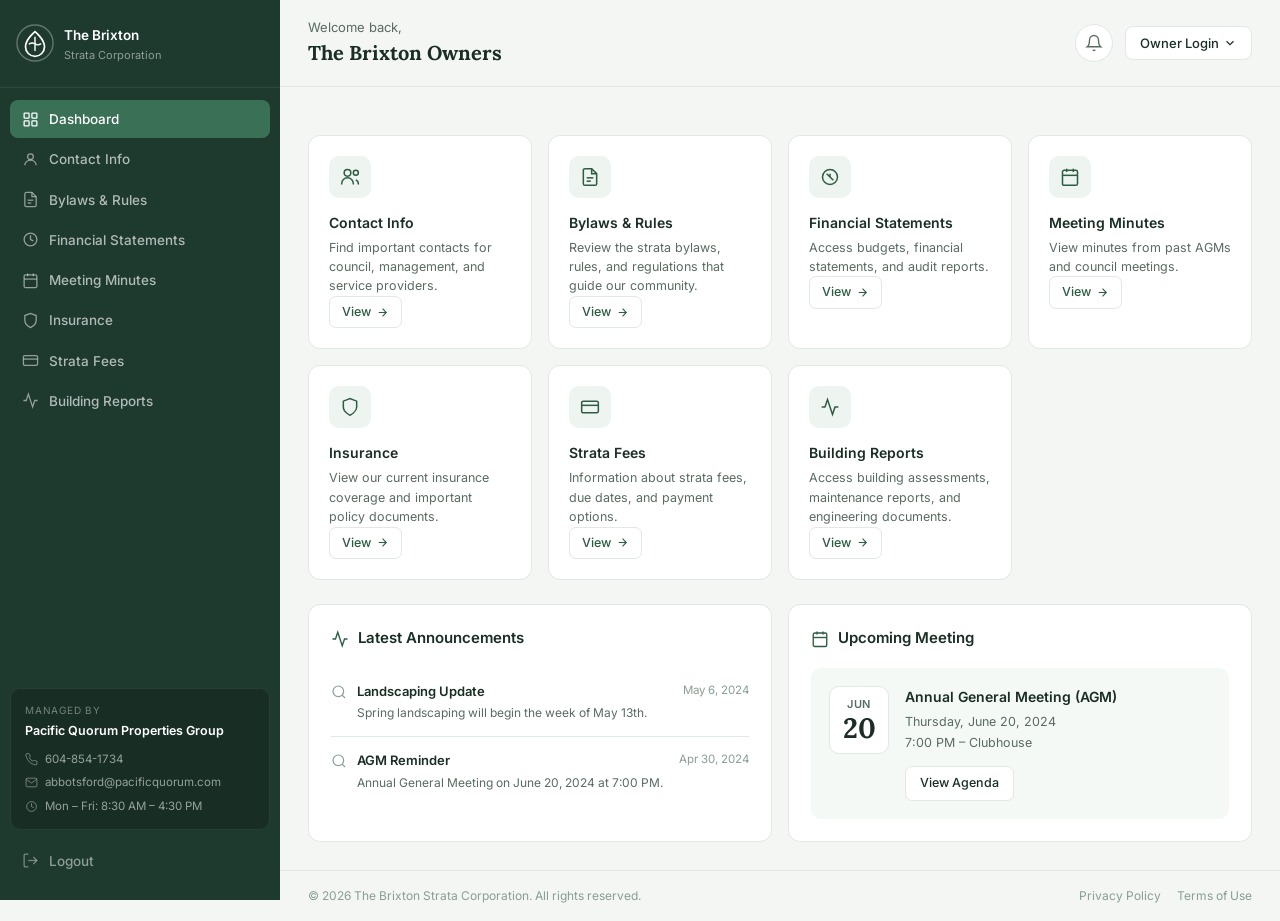
==== commit ebadc1dc: "Updated sidebar" ====
--- a/index.html
+++ b/index.html
@@ -109,6 +109,7 @@
 
     <!-- Hero -->
     <section class="hero">
+      <img class="hero-image" src="Hero.jpg" alt="The Brixton building exterior" />
       <div class="hero-overlay">
         <p class="hero-eyebrow">Welcome to</p>
         <h2 class="hero-title">The Brixton</h2>
@@ -253,7 +254,7 @@
 
     <!-- Footer -->
     <footer class="footer">
-      <p>© 2024 The Brixton Strata Corporation. All rights reserved.</p>
+      <p>© 2026 The Brixton Strata Corporation. All rights reserved.</p>
       <div class="footer-links">
         <a href="#">Privacy Policy</a>
         <a href="#">Terms of Use</a>
--- a/style.css
+++ b/style.css
@@ -14,7 +14,7 @@
   --bg-card: #ffffff;
   --border: #e2e8e4;
   --white: #ffffff;
-  --sidebar-width: 230px;
+  --sidebar-width: 280px;
   --font-body: 'Inter', sans-serif;
   --font-display: 'Lora', serif;
 }
@@ -254,23 +254,27 @@
 /* ── HERO ────────────────────────────────────── */
 .hero {
   margin: 24px 28px 0;
-  height: 240px;
+  height: 280px;
   border-radius: 14px;
   overflow: hidden;
   position: relative;
-  /* Gradient placeholder — swap in your own image below */
-  background:
-  /*  linear-gradient(135deg, #1e3a2f 0%, #3a7055 60%, #5a9e7a 100%);
-  /* To use a real photo: */
-background-image: url('Hero.jpg');
-background-size: cover;
-background-position: center;
+  background: var(--green-800);
+}
+
+.hero-image {
+  position: absolute;
+  inset: 0;
+  width: 100%;
+  height: 100%;
+  object-fit: cover;
+  object-position: center;
 }
 
 .hero::before {
   content: '';
   position: absolute;
   inset: 0;
+  z-index: 1;
   background: linear-gradient(
     to right,
     rgba(20, 40, 28, 0.82) 0%,
@@ -284,6 +288,7 @@
   bottom: 36px;
   left: 36px;
   max-width: 420px;
+  z-index: 2;
 }
 
 .hero-eyebrow {
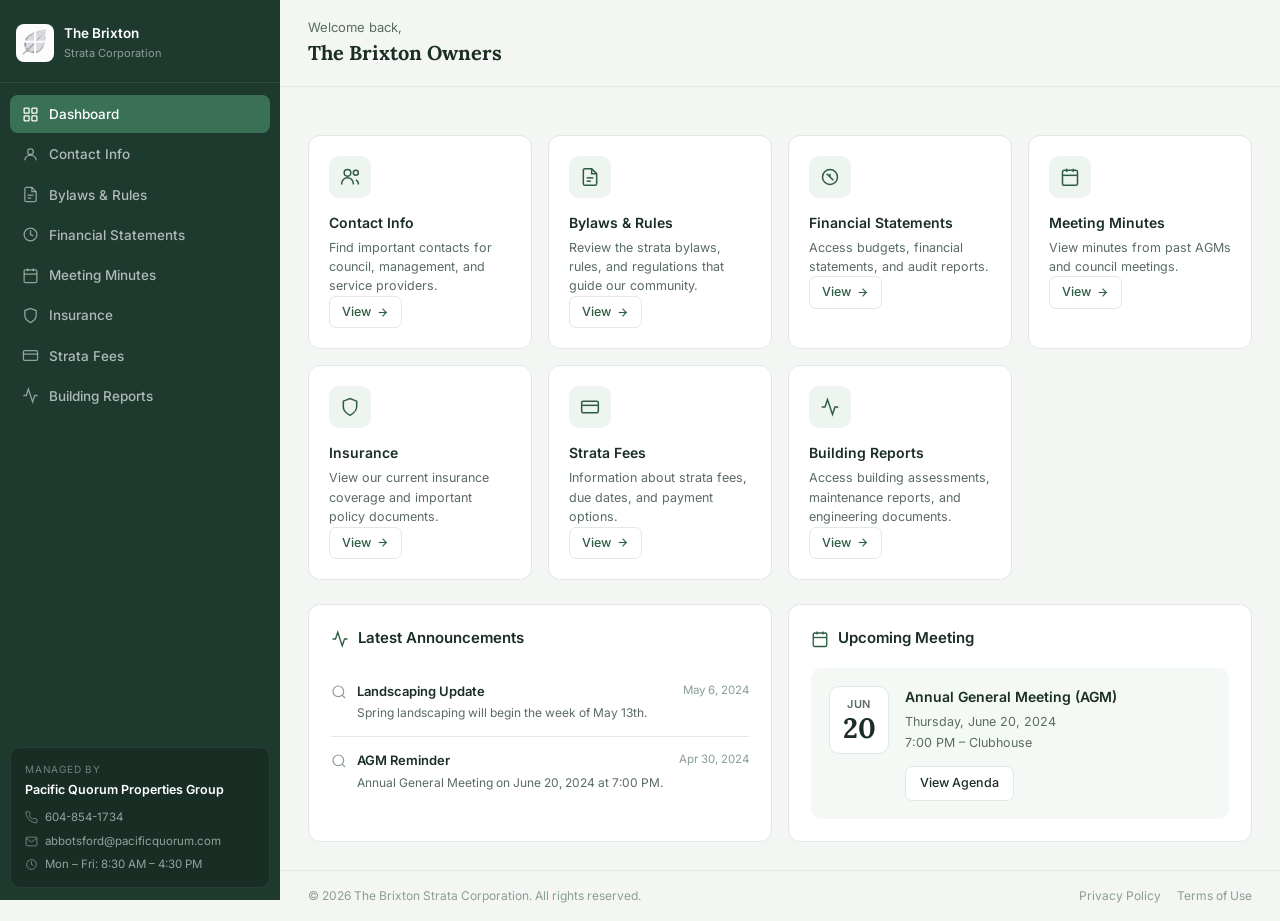
==== commit e06cad31: "Added logo, created folders in repo." ====
--- a/index.html
+++ b/index.html
@@ -14,13 +14,7 @@
   <!-- ── SIDEBAR ─────────────────────────────── -->
   <aside class="sidebar">
     <div class="sidebar-brand">
-      <div class="brand-icon">
-        <svg viewBox="0 0 40 40" fill="none" xmlns="http://www.w3.org/2000/svg">
-          <circle cx="20" cy="20" r="19" stroke="rgba(255,255,255,0.3)" stroke-width="1.5"/>
-          <path d="M20 8 C20 8 10 16 10 24 C10 29.5 14.5 34 20 34 C25.5 34 30 29.5 30 24 C30 16 20 8 20 8Z" stroke="white" stroke-width="1.8" fill="none"/>
-          <path d="M20 14 L20 28 M14 21 C14 21 17 19 20 21 C23 23 26 21 26 21" stroke="white" stroke-width="1.5" stroke-linecap="round"/>
-        </svg>
-      </div>
+      <div class="brand-icon"><img src="Logo.png" alt="The Brixton logo" /></div>
       <div class="brand-text">
         <span class="brand-name">The Brixton</span>
         <span class="brand-sub">Strata Corporation</span>
@@ -80,11 +74,6 @@
         </span>
       </div>
     </div>
-
-    <a href="#" class="nav-item logout">
-      <svg viewBox="0 0 24 24" fill="none" stroke="currentColor" stroke-width="1.8"><path d="M9 21H5a2 2 0 0 1-2-2V5a2 2 0 0 1 2-2h4"/><polyline points="16 17 21 12 16 7"/><line x1="21" y1="12" x2="9" y2="12"/></svg>
-      Logout
-    </a>
   </aside>
 
   <!-- ── MAIN CONTENT ───────────────────────── -->
@@ -95,15 +84,6 @@
       <div class="topbar-welcome">
         <p class="topbar-greeting">Welcome back,</p>
         <h1 class="topbar-title">The Brixton Owners</h1>
-      </div>
-      <div class="topbar-actions">
-        <button class="icon-btn" aria-label="Notifications">
-          <svg viewBox="0 0 24 24" fill="none" stroke="currentColor" stroke-width="1.8"><path d="M18 8A6 6 0 0 0 6 8c0 7-3 9-3 9h18s-3-2-3-9"/><path d="M13.73 21a2 2 0 0 1-3.46 0"/></svg>
-        </button>
-        <button class="owner-login-btn">
-          Owner Login
-          <svg viewBox="0 0 24 24" fill="none" stroke="currentColor" stroke-width="2"><polyline points="6 9 12 15 18 9"/></svg>
-        </button>
       </div>
     </header>
 
--- a/style.css
+++ b/style.css
@@ -55,10 +55,13 @@
   border-bottom: 1px solid rgba(255,255,255,0.08);
 }
 
-.brand-icon svg {
+.brand-icon img {
   width: 38px;
   height: 38px;
+  object-fit: contain;
   flex-shrink: 0;
+  display: block;
+  border-radius: 8px;
 }
 
 .brand-text {
@@ -162,17 +165,6 @@
   opacity: 0.7;
 }
 
-/* Logout */
-.logout {
-  margin: 0 10px 20px;
-  color: rgba(255,255,255,0.5) !important;
-}
-
-.logout:hover {
-  background: rgba(255,255,255,0.06) !important;
-  color: rgba(255,255,255,0.75) !important;
-}
-
 /* ── MAIN ────────────────────────────────────── */
 .main {
   margin-left: var(--sidebar-width);
@@ -180,6 +172,8 @@
   display: flex;
   flex-direction: column;
   min-height: 100vh;
+  min-width: 0;
+  max-width: 100%;
 }
 
 /* ── TOP BAR ─────────────────────────────────── */
@@ -204,57 +198,11 @@
   font-family: var(--font-display);
 }
 
-.topbar-actions {
-  display: flex;
-  align-items: center;
-  gap: 12px;
-}
-
-.icon-btn {
-  width: 38px;
-  height: 38px;
-  border-radius: 50%;
-  background: var(--white);
-  border: 1px solid var(--border);
-  display: flex;
-  align-items: center;
-  justify-content: center;
-  transition: background 0.15s;
-}
-
-.icon-btn svg {
-  width: 18px;
-  height: 18px;
-  stroke: var(--text-secondary);
-}
-
-.icon-btn:hover { background: var(--border); }
-
-.owner-login-btn {
-  display: flex;
-  align-items: center;
-  gap: 4px;
-  padding: 8px 14px;
-  border-radius: 8px;
-  background: var(--white);
-  border: 1px solid var(--border);
-  font-size: 13px;
-  font-weight: 500;
-  color: var(--text-primary);
-  transition: background 0.15s;
-}
-
-.owner-login-btn svg {
-  width: 14px;
-  height: 14px;
-}
-
-.owner-login-btn:hover { background: var(--border); }
-
 /* ── HERO ────────────────────────────────────── */
 .hero {
   margin: 24px 28px 0;
-  height: 280px;
+  width: calc(100% - 56px);
+  height: clamp(180px, 32vw, 320px);
   border-radius: 14px;
   overflow: hidden;
   position: relative;
@@ -266,8 +214,10 @@
   inset: 0;
   width: 100%;
   height: 100%;
+  max-width: 100%;
   object-fit: cover;
   object-position: center;
+  display: block;
 }
 
 .hero::before {
@@ -581,6 +531,6 @@
   .main { margin-left: 0; }
   .cards-grid { grid-template-columns: 1fr; padding: 16px; }
   .panels { grid-template-columns: 1fr; padding: 0 16px 16px; }
-  .hero { margin: 16px 16px 0; height: 180px; }
+  .hero { margin: 16px 16px 0; width: calc(100% - 32px); height: clamp(160px, 40vw, 240px); }
   .topbar { padding: 14px 16px; }
 }
